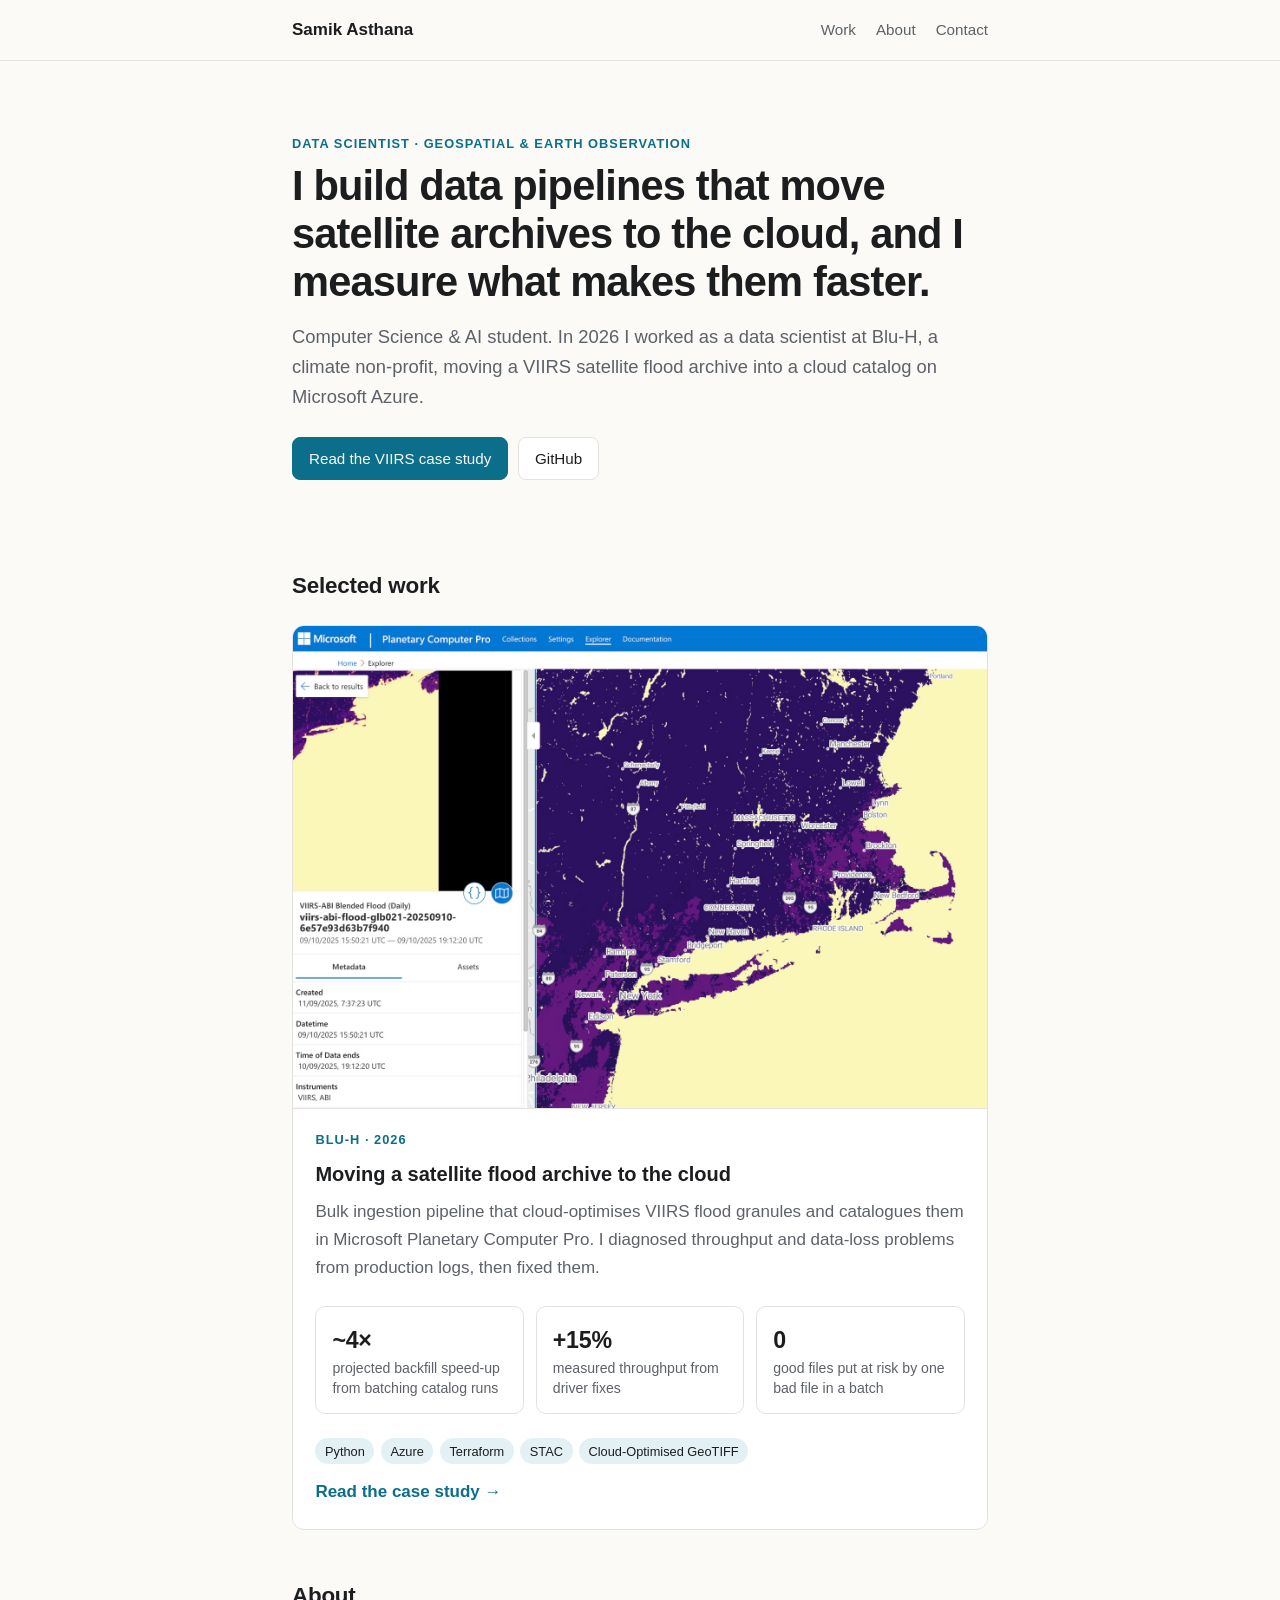
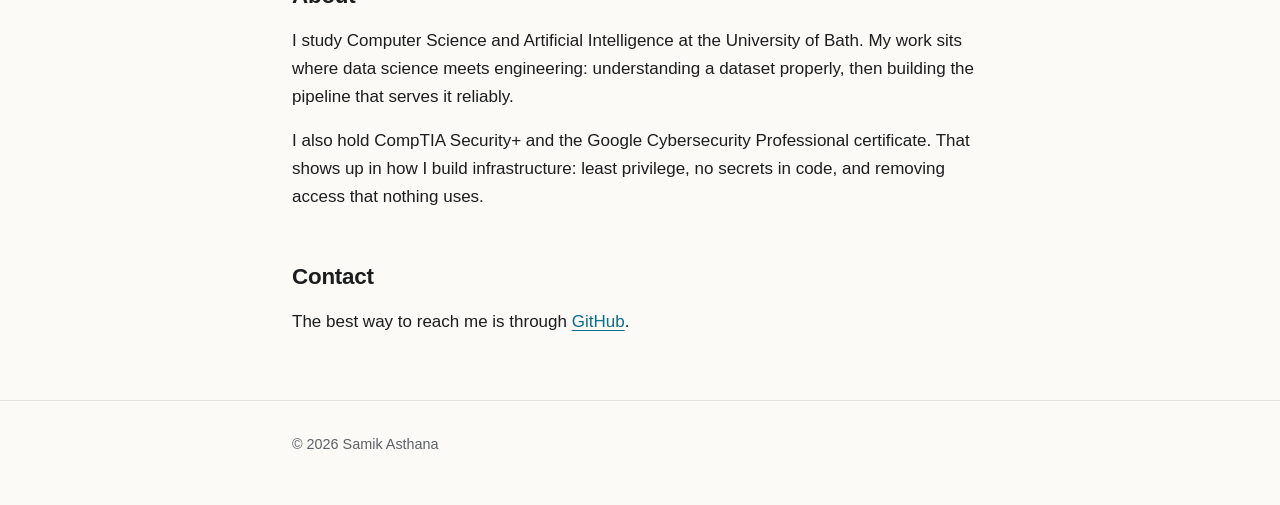
==== index.html @ 86e8bbc4 "Portfolio site with VIIRS case study Co-Authored-By: Claude Opus 5.5 <noreply@anthropic.com>" ====
<!doctype html>
<html lang="en">
<head>
  <meta charset="utf-8">
  <meta name="viewport" content="width=device-width, initial-scale=1">
  <title>Samik Asthana</title>
  <meta name="description" content="Samik Asthana: data scientist working on geospatial and Earth observation data pipelines.">
  <link rel="stylesheet" href="assets/style.css">
</head>
<body>
  <header class="site-header">
    <div class="wrap">
      <a class="name" href="./">Samik Asthana</a>
      <nav>
        <a href="#work">Work</a>
        <a href="#about">About</a>
        <a href="#contact">Contact</a>
      </nav>
    </div>
  </header>

  <main class="wrap">
    <section class="hero">
      <div class="eyebrow">Data scientist · Geospatial &amp; Earth observation</div>
      <h1>I build data pipelines that move satellite archives to the cloud, and I measure what makes them faster.</h1>
      <p class="lede">
        Computer Science &amp; AI student. In 2026 I worked as a data scientist at Blu-H, a climate
        non-profit, moving a VIIRS satellite flood archive into a cloud catalog on Microsoft Azure.
      </p>
      <div class="links">
        <a class="btn primary" href="projects/viirs.html">Read the VIIRS case study</a>
        <a class="btn" href="https://github.com/sa3301">GitHub</a>
      </div>
    </section>

    <section id="work">
      <h2>Selected work</h2>

      <a class="project" href="projects/viirs.html">
        <img src="assets/viirs-flood-explorer.jpg" width="1600" height="1112"
             alt="VIIRS-ABI blended flood map rendered over the US Northeast in the Planetary Computer Pro Explorer">
        <div class="body">
          <div class="eyebrow">Blu-H · 2026</div>
          <h3>Moving a satellite flood archive to the cloud</h3>
          <p class="muted">
            Bulk ingestion pipeline that cloud-optimises VIIRS flood granules and catalogues them in
            Microsoft Planetary Computer Pro. I diagnosed throughput and data-loss problems from production
            logs, then fixed them.
          </p>
          <div class="stats">
            <div class="stat"><b>~4×</b><span>projected backfill speed-up from batching catalog runs</span></div>
            <div class="stat"><b>+15%</b><span>measured throughput from driver fixes</span></div>
            <div class="stat"><b>0</b><span>good files put at risk by one bad file in a batch</span></div>
          </div>
          <ul class="tags">
            <li>Python</li><li>Azure</li><li>Terraform</li><li>STAC</li><li>Cloud-Optimised GeoTIFF</li>
          </ul>
          <span class="more">Read the case study →</span>
        </div>
      </a>
    </section>

    <section id="about">
      <h2>About</h2>
      <p>
        I study Computer Science and Artificial Intelligence at the University of Bath. My work sits where data science meets
        engineering: understanding a dataset properly, then building the pipeline that serves it reliably.
      </p>
      <p>
        I also hold CompTIA Security+ and the Google Cybersecurity Professional certificate. That shows up
        in how I build infrastructure: least privilege, no secrets in code, and removing access that
        nothing uses.
      </p>
    </section>

    <section id="contact">
      <h2>Contact</h2>
      <p>
        The best way to reach me is through <a href="https://github.com/sa3301">GitHub</a>.
      </p>
    </section>
  </main>

  <footer class="site-footer">
    <div class="wrap">© 2026 Samik Asthana</div>
  </footer>
</body>
</html>
---- assets/style.css ----
:root {
  --bg: #fbfaf7;
  --surface: #ffffff;
  --text: #1c1d1f;
  --muted: #5d6168;
  --line: #e4e2dc;
  --accent: #0b6e8a;
  --accent-soft: #e3f1f5;
  --max: 46rem;
}

@media (prefers-color-scheme: dark) {
  :root {
    --bg: #121416;
    --surface: #1a1d20;
    --text: #e8e9ea;
    --muted: #a0a5ab;
    --line: #2b2f33;
    --accent: #5cc3df;
    --accent-soft: #15303a;
  }
}

* { box-sizing: border-box; }

html { -webkit-text-size-adjust: 100%; }

body {
  margin: 0;
  background: var(--bg);
  color: var(--text);
  font: 17px/1.65 -apple-system, BlinkMacSystemFont, "Segoe UI", Inter, Roboto, sans-serif;
}

a { color: var(--accent); text-underline-offset: 3px; }
a:hover { text-decoration-thickness: 2px; }

.wrap { max-width: var(--max); margin: 0 auto; padding: 0 1.25rem; }

/* Header */
.site-header { border-bottom: 1px solid var(--line); }
.site-header .wrap {
  display: flex; justify-content: space-between; align-items: center;
  height: 3.75rem; gap: 1rem;
}
.site-header .name { font-weight: 650; color: var(--text); text-decoration: none; }
.site-header nav { display: flex; gap: 1.25rem; font-size: 0.95rem; }
.site-header nav a { color: var(--muted); text-decoration: none; }
.site-header nav a:hover { color: var(--text); }

/* Type */
h1 { font-size: clamp(1.9rem, 5vw, 2.6rem); line-height: 1.15; letter-spacing: -0.02em; margin: 0 0 1rem; }
h2 { font-size: 1.4rem; letter-spacing: -0.01em; margin: 3rem 0 0.75rem; }
h3 { font-size: 1.1rem; margin: 2rem 0 0.4rem; }
p { margin: 0 0 1rem; }
.lede { font-size: 1.15rem; color: var(--muted); }
.eyebrow {
  font-size: 0.8rem; font-weight: 600; letter-spacing: 0.08em;
  text-transform: uppercase; color: var(--accent); margin-bottom: 0.5rem;
}
.muted { color: var(--muted); }
code { font-size: 0.9em; background: var(--accent-soft); padding: 0.1em 0.35em; border-radius: 4px; }

/* Hero */
.hero { padding: 4.5rem 0 2.5rem; }
.links { display: flex; flex-wrap: wrap; gap: 0.6rem; margin-top: 1.5rem; }
.btn {
  display: inline-block; padding: 0.5rem 1rem; border-radius: 8px;
  border: 1px solid var(--line); background: var(--surface);
  color: var(--text); text-decoration: none; font-size: 0.95rem; font-weight: 500;
}
.btn:hover { border-color: var(--accent); }
.btn.primary { background: var(--accent); border-color: var(--accent); color: var(--bg); }

/* Project card */
.project {
  display: block; margin: 1.25rem 0 0; border: 1px solid var(--line); border-radius: 12px;
  background: var(--surface); overflow: hidden; color: inherit; text-decoration: none;
  transition: border-color 0.15s;
}
.project:hover { border-color: var(--accent); }
.project img { display: block; width: 100%; height: auto; border-bottom: 1px solid var(--line); }
.project .body { padding: 1.25rem 1.4rem 1.4rem; }
.project h3 { margin: 0 0 0.4rem; font-size: 1.25rem; }
.project .more { color: var(--accent); font-weight: 550; }

/* Tags */
.tags { display: flex; flex-wrap: wrap; gap: 0.4rem; margin: 0.9rem 0; padding: 0; list-style: none; }
.tags li {
  font-size: 0.8rem; padding: 0.15rem 0.6rem; border-radius: 999px;
  background: var(--accent-soft); color: var(--text);
}

/* Stats */
.stats {
  display: grid; grid-template-columns: repeat(auto-fit, minmax(10rem, 1fr));
  gap: 0.75rem; margin: 1.5rem 0;
}
.stat { border: 1px solid var(--line); border-radius: 10px; padding: 0.9rem 1rem; background: var(--surface); }
.stat b { display: block; font-size: 1.45rem; letter-spacing: -0.01em; }
.stat span { font-size: 0.88rem; color: var(--muted); line-height: 1.4; display: block; }

/* Case study */
.case { padding: 3.5rem 0 1rem; }
.meta {
  display: grid; grid-template-columns: repeat(auto-fit, minmax(12rem, 1fr));
  gap: 1rem; padding: 1.1rem 0; margin: 1.5rem 0;
  border-top: 1px solid var(--line); border-bottom: 1px solid var(--line); font-size: 0.93rem;
}
.meta dt { color: var(--muted); font-size: 0.8rem; text-transform: uppercase; letter-spacing: 0.06em; }
.meta dd { margin: 0.15rem 0 0; }
figure { margin: 2rem 0; }
figure img { width: 100%; height: auto; border-radius: 10px; border: 1px solid var(--line); }
figcaption { font-size: 0.85rem; color: var(--muted); margin-top: 0.5rem; }
.case ul { padding-left: 1.2rem; }
.case li { margin-bottom: 0.45rem; }
.callout {
  border-left: 3px solid var(--accent); background: var(--accent-soft);
  padding: 0.9rem 1.1rem; border-radius: 0 8px 8px 0; margin: 1.5rem 0;
}
.callout p:last-child { margin: 0; }

/* Footer */
.site-footer { border-top: 1px solid var(--line); margin-top: 4rem; padding: 2rem 0 3rem; font-size: 0.9rem; color: var(--muted); }

@media (max-width: 30rem) {
  body { font-size: 16px; }
  .site-header nav { gap: 0.9rem; }
  .hero { padding-top: 3rem; }
}
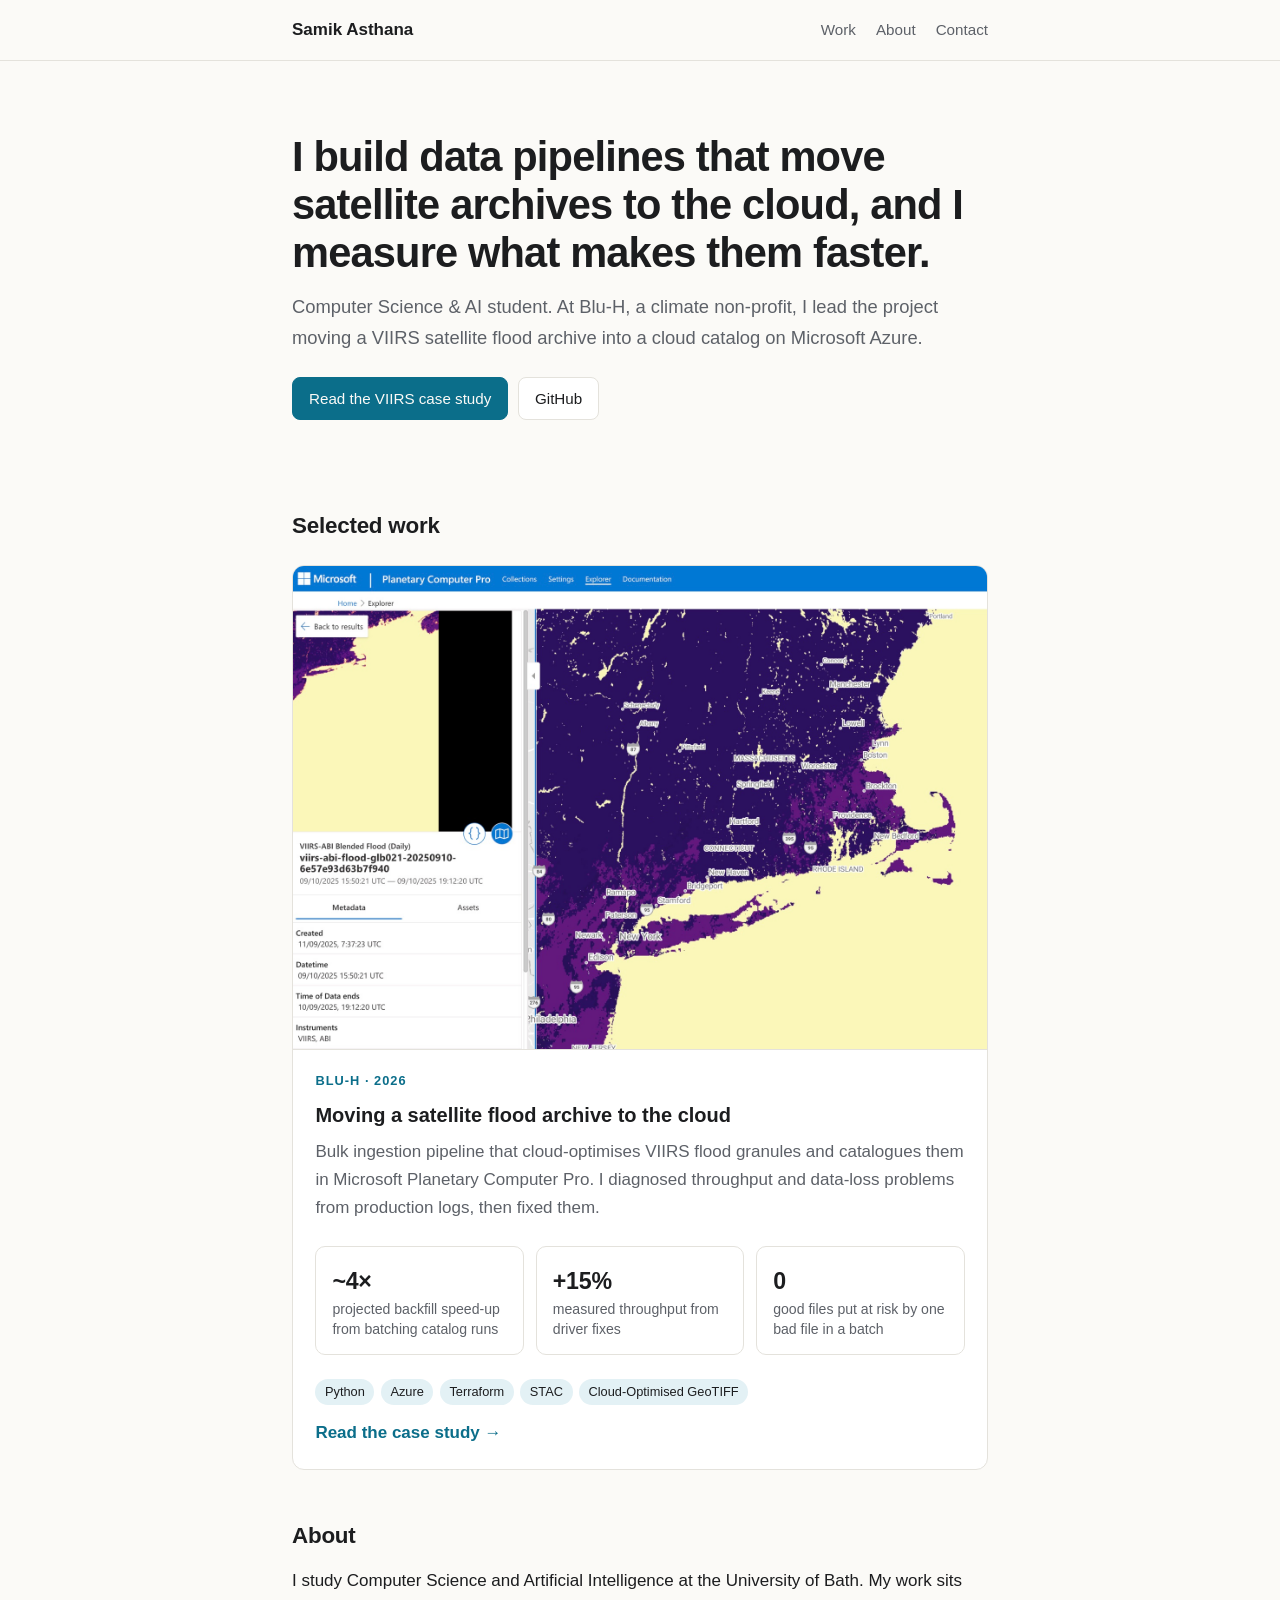
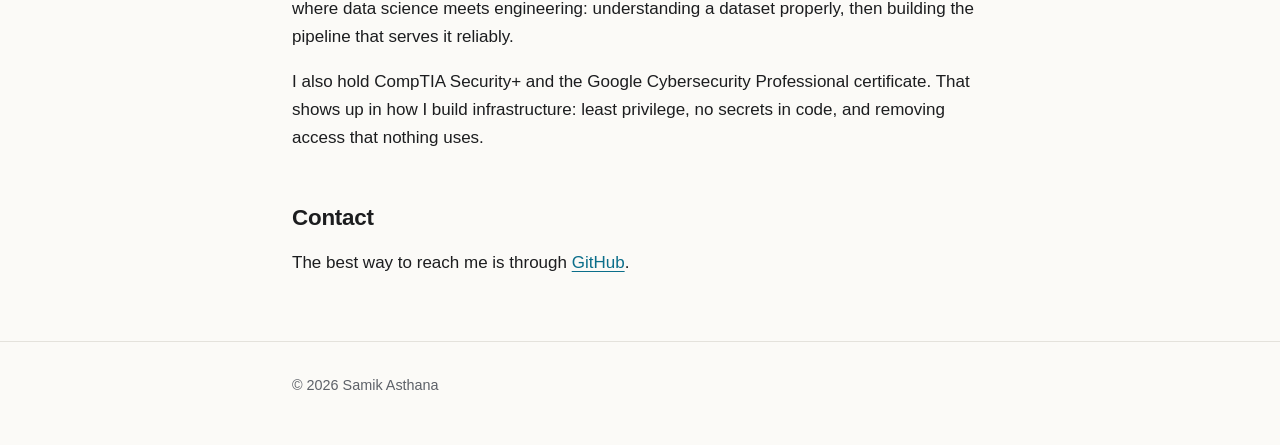
==== commit feab2c74: "Describe the VIIRS work as leading the project, without job titles Drops the "data scientist" labels" ====
--- a/index.html
+++ b/index.html
@@ -4,7 +4,7 @@
   <meta charset="utf-8">
   <meta name="viewport" content="width=device-width, initial-scale=1">
   <title>Samik Asthana</title>
-  <meta name="description" content="Samik Asthana: data scientist working on geospatial and Earth observation data pipelines.">
+  <meta name="description" content="Samik Asthana: geospatial and Earth observation work.">
   <link rel="stylesheet" href="assets/style.css">
 </head>
 <body>
@@ -21,11 +21,10 @@
 
   <main class="wrap">
     <section class="hero">
-      <div class="eyebrow">Data scientist · Geospatial &amp; Earth observation</div>
       <h1>I build data pipelines that move satellite archives to the cloud, and I measure what makes them faster.</h1>
       <p class="lede">
-        Computer Science &amp; AI student. In 2026 I worked as a data scientist at Blu-H, a climate
-        non-profit, moving a VIIRS satellite flood archive into a cloud catalog on Microsoft Azure.
+        Computer Science &amp; AI student. At Blu-H, a climate non-profit, I lead the project moving a
+        VIIRS satellite flood archive into a cloud catalog on Microsoft Azure.
       </p>
       <div class="links">
         <a class="btn primary" href="projects/viirs.html">Read the VIIRS case study</a>
